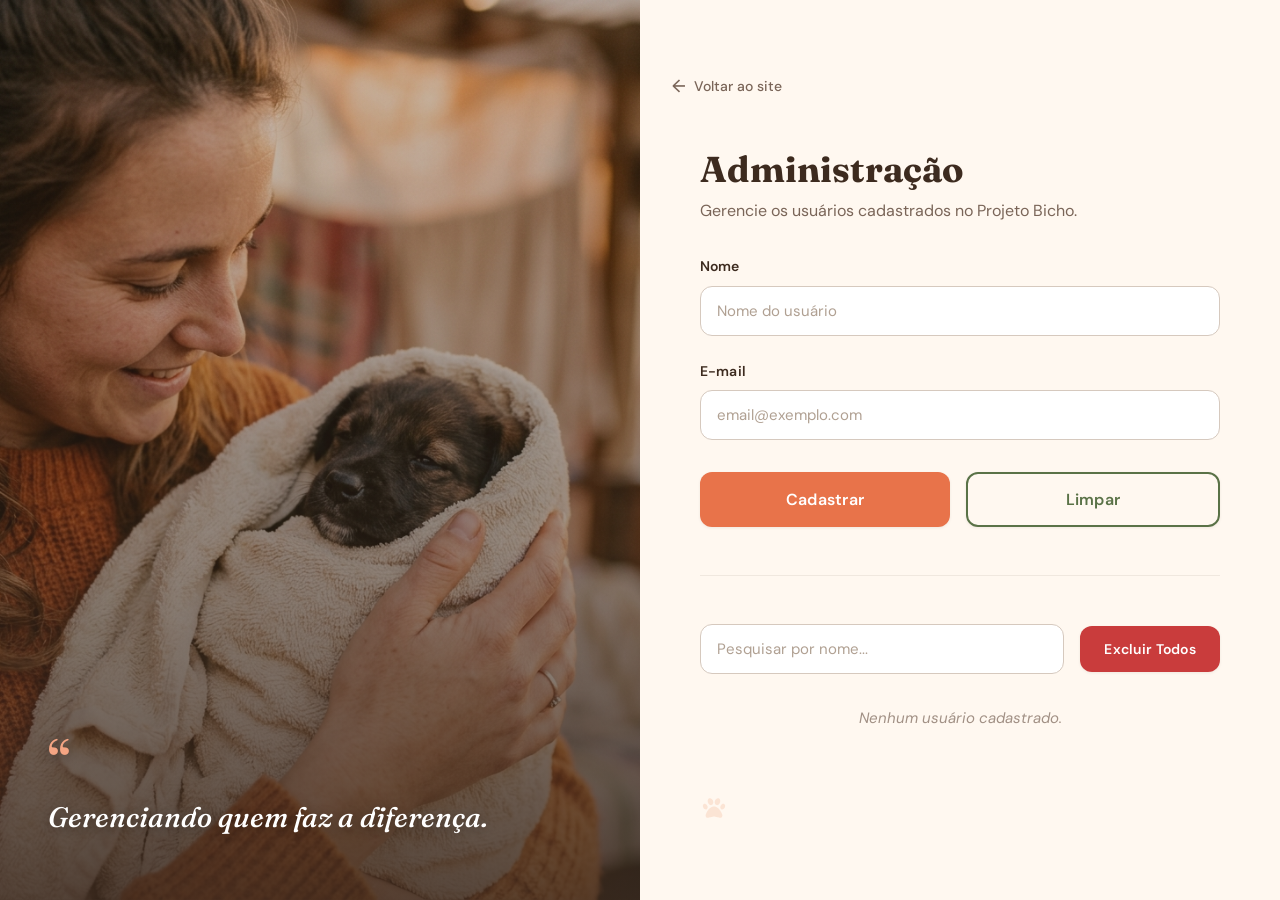
==== adm.html @ 45487984 "feat(projeto2): implementa página Adm com CRUD de usuários via Local Storage - Cria adm.html com lay" ====
<!DOCTYPE html>
<html lang="pt-BR">

<head>
  <meta charset="UTF-8">
  <meta name="viewport" content="width=device-width, initial-scale=1.0">
  <meta name="description"
    content="Painel de administração do Projeto Bicho — gerencie os usuários cadastrados na ONG de proteção animal de Bandeirantes/PR.">
  <title>Administração — Projeto Bicho</title>
  <link rel="stylesheet" href="auth.css">
</head>

<body>

  <main class="pagina-autenticacao">

    <!-- ── Lado esquerdo: imagem de fundo ── -->
    <section class="imagem-autenticacao" aria-label="Imagem de animal resgatado">
      <img src="img/auth-bg.png"
        alt="Pessoa segurando um filhote de cachorro resgatado, transmitindo carinho e esperança"
        class="imagem-autenticacao-foto" loading="eager">
      <blockquote class="imagem-autenticacao-citacao">
        Gerenciando quem faz a diferença.
      </blockquote>
    </section>

    <!-- ── Lado direito: painel administrativo ── -->
    <section class="painel-form-autenticacao painel-adm" aria-label="Painel de administração">

      <a href="index.html" class="voltar-autenticacao" aria-label="Voltar ao site principal">
        <span class="voltar-autenticacao-seta" aria-hidden="true">←</span>
        Voltar ao site
      </a>

      <div class="container-form-autenticacao container-adm">

        <h1 class="form-autenticacao-titulo">Administração</h1>
        <p class="form-autenticacao-subtitulo">
          Gerencie os usuários cadastrados no Projeto Bicho.
        </p>

        <!-- ── Formulário de cadastro ── -->
        <form class="form-autenticacao" id="form-adm" aria-label="Cadastrar novo usuário">

          <div class="form-group">
            <label for="adm-nome">Nome</label>
            <input type="text" id="adm-nome" name="nome" placeholder="Nome do usuário" autocomplete="name"
              maxlength="100" required>
          </div>

          <div class="form-group">
            <label for="adm-email">E-mail</label>
            <input type="email" id="adm-email" name="email" placeholder="email@exemplo.com" autocomplete="email"
              maxlength="254" required>
          </div>

          <div class="form-botoes">
            <button type="submit" class="btn-submit" id="btn-cadastrar">
              Cadastrar
            </button>
            <button type="button" class="btn-limpar" id="btn-limpar">
              Limpar
            </button>
          </div>

        </form>

        <!-- ── Seção de pesquisa ── -->
        <div class="secao-pesquisa" role="search" aria-label="Pesquisar usuários">
          <input type="text" id="campo-pesquisa" class="campo-pesquisa" placeholder="Pesquisar por nome..."
            aria-label="Pesquisar por nome">
          <button type="button" class="btn-excluir-todos" id="btn-excluir-todos">
            Excluir Todos
          </button>
        </div>

        <!-- ── Lista de usuários ── -->
        <ul id="lista-usuarios" class="lista-usuarios" aria-label="Lista de usuários cadastrados"></ul>
        <p id="lista-vazia" class="lista-vazia">Nenhum usuário cadastrado.</p>

        <!-- ── Decoração ── -->
        <img src="img/icons/paw-solid-full.svg" alt="" class="pata-autenticacao svg-icon svg-primary"
          aria-hidden="true">

      </div>

    </section>

  </main>

  <!-- ── Modal de confirmação (preenchido via JS) ── -->
  <div id="modal-container"></div>

  <!-- ── Notificações toast ── -->
  <div id="notificacao-container" class="notificacao-container" aria-live="polite"></div>

  <!-- ── Scripts ── -->
  <script src="js/storage.js"></script>
  <script src="js/ui.js"></script>
  <script src="js/adm.js"></script>

</body>

</html>
---- auth.css ----
@import url('https://fonts.googleapis.com/css2?family=DM+Sans:ital,opsz,wght@0,9..40,300;0,9..40,400;0,9..40,500;0,9..40,600;0,9..40,700;1,9..40,400&family=Fraunces:ital,opsz,wght@0,9..144,400;0,9..144,500;0,9..144,600;0,9..144,700;1,9..144,400&display=swap');

/* USEM O PADRÃO ABAIXO PARA ADEQUAÇÃO VISUAL */

:root {
  /* ── Primárias ── */
  --color-primary: #E8734A;
  --color-primary-dark: #D4603A;
  --color-primary-light: #F5A583;

  /* ── Neutras ── */
  --color-bg: #FFF8F0;
  --color-bg-alt: #FFF1E6;
  --color-surface: #FFFFFF;
  --color-text: #3D2B1F;
  --color-text-muted: #7A6558;

  /* ── Accent ── */
  --color-accent: #5A7247;
  --color-accent-light: #7A9466;

  /* ── Semânticas ── */
  --color-success: #5A7247;
  --color-error: #C93C3C;
  --color-warning: #E5A100;

  /* ── Sombras ── */
  --shadow-sm: 0 1px 3px rgba(61, 43, 31, 0.08);
  --shadow-md: 0 4px 12px rgba(61, 43, 31, 0.12);
  --shadow-lg: 0 8px 24px rgba(61, 43, 31, 0.16);

  /* ── Espaçamento (8px grid) ── */
  --space-xs: 4px;
  --space-sm: 8px;
  --space-md: 16px;
  --space-lg: 24px;
  --space-xl: 32px;
  --space-2xl: 48px;
  --space-3xl: 64px;
  --space-4xl: 96px;

  /* ── Bordas ── */
  --radius-sm: 8px;
  --radius-md: 12px;
  --radius-lg: 16px;
  --radius-xl: 24px;
  --radius-full: 9999px;

  /* ── Tipografia ── */
  --font-heading: 'Fraunces', Georgia, serif;
  --font-body: 'DM Sans', system-ui, sans-serif;

  /* ── Transições ── */
  --transition-fast: 150ms ease;
  --transition-base: 250ms ease;
  --transition-slow: 400ms ease;
}

*,
*::before,
*::after {
  box-sizing: border-box;
  margin: 0;
  padding: 0;
}

html {
  -webkit-text-size-adjust: 100%;
  scroll-behavior: smooth;
  height: 100vh;
  overflow: hidden;
}

body {
  font-family: var(--font-body);
  font-size: 16px;
  line-height: 1.6;
  color: var(--color-text);
  background-color: var(--color-bg);
  height: 100vh;
}

img {
  display: block;
  max-width: 100%;
  height: auto;
}

a {
  color: inherit;
  text-decoration: none;
}

ul,
ol {
  list-style: none;
}

h1,
h2,
h3,
h4,
h5,
h6 {
  font-family: var(--font-heading);
  font-weight: 600;
  line-height: 1.2;
  color: var(--color-text);
}

.pagina-autenticacao {
  display: grid;
  grid-template-columns: 1fr 1fr;
  height: 100vh;
  overflow: hidden;
}

.imagem-autenticacao {
  position: relative;
  overflow: hidden;
}

.imagem-autenticacao-foto {
  width: 100%;
  height: 100%;
  object-fit: cover;
  display: block;
}

.imagem-autenticacao::after {
  content: '';
  position: absolute;
  inset: 0;
  background: linear-gradient(to top,
      rgba(61, 43, 31, 0.85) 0%,
      rgba(61, 43, 31, 0.5) 40%,
      rgba(61, 43, 31, 0.25) 100%);
  pointer-events: none;
}

.imagem-autenticacao-citacao {
  position: absolute;
  bottom: var(--space-3xl);
  left: var(--space-2xl);
  right: var(--space-2xl);
  z-index: 2;
  color: #FFFFFF;
  font-family: var(--font-heading);
  font-size: clamp(1.5rem, 2.2vw, 2rem);
  font-weight: 500;
  font-style: italic;
  line-height: 1.35;
  text-shadow: 0 2px 12px rgba(0, 0, 0, 0.3);
}

.imagem-autenticacao-citacao::before {
  content: '\201C';
  display: block;
  font-size: 3.5rem;
  line-height: 1;
  margin-bottom: var(--space-sm);
  color: var(--color-primary-light);
  font-style: normal;
}

.painel-form-autenticacao {
  display: flex;
  flex-direction: column;
  justify-content: center;
  align-items: center;
  padding: var(--space-2xl) var(--space-xl);
  background-color: var(--color-bg);
  overflow: hidden;
}

.voltar-autenticacao {
  display: inline-flex;
  align-items: center;
  gap: var(--space-sm);
  font-size: 0.875rem;
  font-weight: 500;
  color: var(--color-text-muted);
  transition: color var(--transition-fast);
  margin-top: var(--space-lg);
  margin-bottom: var(--space-2xl);
  align-self: flex-start;
}

.voltar-autenticacao:hover,
.voltar-autenticacao:focus-visible {
  color: var(--color-primary);
}

.voltar-autenticacao:focus-visible {
  outline: 2px solid var(--color-primary);
  outline-offset: 4px;
  border-radius: var(--radius-sm);
}

.voltar-autenticacao-seta {
  font-size: 1.1rem;
  transition: transform var(--transition-fast);
}

.voltar-autenticacao:hover .voltar-autenticacao-seta {
  transform: translateX(-3px);
}

/* ============================================================
   6. Form Container
   ============================================================ */
.container-form-autenticacao {
  width: 100%;
  max-width: 420px;
}

/* ── Form header ── */
.form-autenticacao-titulo {
  font-family: var(--font-heading);
  font-size: clamp(1.75rem, 3vw, 2.25rem);
  font-weight: 700;
  color: var(--color-text);
  margin-bottom: var(--space-sm);
}

.form-autenticacao-subtitulo {
  font-size: 1rem;
  color: var(--color-text-muted);
  margin-bottom: var(--space-xl);
  line-height: 1.5;
}

.form-autenticacao {
  display: flex;
  flex-direction: column;
  gap: var(--space-lg);
}

.form-group {
  display: flex;
  flex-direction: column;
  gap: var(--space-sm);
}

.form-group label {
  font-size: 0.875rem;
  font-weight: 600;
  color: var(--color-text);
  letter-spacing: 0.01em;
}

.form-group input,
.form-group select {
  width: 100%;
  padding: 14px var(--space-md);
  font-family: var(--font-body);
  font-size: 0.9375rem;
  color: var(--color-text);
  background-color: var(--color-surface);
  border: 1.5px solid #D6C9BE;
  border-radius: var(--radius-md);
  transition:
    border-color var(--transition-base),
    box-shadow var(--transition-base),
    background-color var(--transition-fast);
  outline: none;
  accent-color: var(--color-primary);
  appearance: none;
  -webkit-appearance: none;
}

.form-group input::placeholder {
  color: #B0A092;
  font-weight: 400;
}

.form-group input:focus,
.form-group select:focus {
  border-color: var(--color-primary);
  box-shadow: 0 0 0 3px rgba(232, 115, 74, 0.15);
  background-color: #FFFFFF;
}

.form-group input:focus-visible,
.form-group select:focus-visible {
  border-color: var(--color-primary);
  box-shadow: 0 0 0 3px rgba(232, 115, 74, 0.25);
}

.form-group input:hover:not(:focus),
.form-group select:hover:not(:focus) {
  border-color: #BFA994;
}

.form-group select {
  background-image: url('img/icons/arrow-down-solid-full.svg');
  background-repeat: no-repeat;
  background-position: right var(--space-md) center;
  background-size: 12px;
  padding-right: calc(var(--space-md) + 24px);
  cursor: pointer;
}

.form-group select:invalid,
.form-group select option[value=""] {
  color: #B0A092;
}

.form-group select option {
  color: var(--color-text);
  background-color: var(--color-surface);
}

.btn-submit {
  display: inline-flex;
  align-items: center;
  justify-content: center;
  width: 100%;
  padding: 15px var(--space-xl);
  margin-top: var(--space-sm);
  font-family: var(--font-body);
  font-size: 1rem;
  font-weight: 600;
  letter-spacing: 0.02em;
  color: #FFFFFF;
  background-color: var(--color-primary);
  border: none;
  border-radius: var(--radius-md);
  cursor: pointer;
  transition:
    background-color var(--transition-base),
    transform var(--transition-fast),
    box-shadow var(--transition-base);
  box-shadow: var(--shadow-sm);
}

.btn-submit:hover {
  background-color: var(--color-primary-dark);
  box-shadow: var(--shadow-md);
  transform: translateY(-1px);
}

.btn-submit:active {
  transform: translateY(0);
  box-shadow: var(--shadow-sm);
}

.btn-submit:focus-visible {
  outline: 2px solid var(--color-primary-dark);
  outline-offset: 3px;
}

.form-autenticacao-footer {
  text-align: center;
  margin-top: var(--space-xl);
  font-size: 0.9375rem;
  color: var(--color-text-muted);
}

.form-autenticacao-footer a {
  color: var(--color-primary);
  font-weight: 600;
  transition: color var(--transition-fast);
  border-bottom: 1px solid transparent;
}

.form-autenticacao-footer a:hover {
  color: var(--color-primary-dark);
  border-bottom-color: var(--color-primary-dark);
}

.form-autenticacao-footer a:focus-visible {
  outline: 2px solid var(--color-primary);
  outline-offset: 3px;
  border-radius: 2px;
}

.pata-autenticacao {
  display: block;
  margin: var(--space-xl) auto 0;
  width: 28px;
  height: 28px;
  opacity: 0.15;
}

@media (max-width: 767px) {

  html,
  body {
    height: auto;
    overflow: auto;
  }

  .pagina-autenticacao {
    grid-template-columns: 1fr;
    grid-template-rows: 30vh auto;
    height: auto;
    overflow: visible;
  }

  .imagem-autenticacao {
    min-height: 30vh;
    max-height: 30vh;
  }

  .imagem-autenticacao-citacao {
    font-size: 1.125rem;
    bottom: var(--space-lg);
    left: var(--space-lg);
    right: var(--space-lg);
  }

  .imagem-autenticacao-citacao::before {
    font-size: 2.5rem;
    margin-bottom: var(--space-xs);
  }

  .painel-form-autenticacao {
    padding: var(--space-xl) var(--space-lg);
    overflow: visible;
  }

  .voltar-autenticacao {
    margin-bottom: var(--space-lg);
  }

  .form-autenticacao-titulo {
    font-size: 1.5rem;
  }
}

@media (max-width: 399px) {
  .painel-form-autenticacao {
    padding: var(--space-lg) var(--space-md);
  }

  .form-autenticacao {
    gap: var(--space-md);
  }

  .form-group input,
  .form-group select {
    padding: 12px var(--space-md);
    font-size: 0.875rem;
  }

  .btn-submit {
    padding: 13px var(--space-lg);
  }
}

@media (min-width: 768px) and (max-width: 1024px) {
  .imagem-autenticacao-citacao {
    font-size: 1.35rem;
  }

  .painel-form-autenticacao {
    padding: var(--space-xl) var(--space-lg);
  }
}

@media (min-width: 1440px) {
  .imagem-autenticacao-citacao {
    font-size: 2.25rem;
    bottom: var(--space-4xl);
    left: var(--space-3xl);
    right: var(--space-3xl);
  }

  .container-form-autenticacao {
    max-width: 460px;
  }
}

.svg-icon {
  display: inline-block;
}

.svg-primary {
  filter: brightness(0) saturate(100%) invert(56%) sepia(50%) saturate(1475%) hue-rotate(334deg) brightness(96%) contrast(92%);
}

.svg-muted {
  filter: brightness(0) saturate(100%) invert(38%) sepia(14%) saturate(815%) hue-rotate(344deg) brightness(95%) contrast(85%);
}


/* ============================================================
   PÁGINA DE ADMINISTRAÇÃO
   ============================================================ */

/* ── Painel admin: scroll vertical ── */
.painel-adm {
  overflow-y: auto;
  overflow-x: hidden;
  justify-content: flex-start;
}

/* ── Container admin: mais largo para acomodar lista ── */
.container-adm {
  max-width: 520px;
  padding-bottom: var(--space-2xl);
}

/* ── Botões: Cadastrar + Limpar lado a lado ── */
.form-botoes {
  display: flex;
  gap: var(--space-md);
  margin-top: var(--space-sm);
}

.form-botoes .btn-submit {
  flex: 1;
  margin-top: 0;
}

.btn-limpar {
  flex: 1;
  display: inline-flex;
  align-items: center;
  justify-content: center;
  padding: 15px var(--space-xl);
  font-family: var(--font-body);
  font-size: 1rem;
  font-weight: 600;
  letter-spacing: 0.02em;
  color: var(--color-accent);
  background-color: transparent;
  border: 2px solid var(--color-accent);
  border-radius: var(--radius-md);
  cursor: pointer;
  transition:
    background-color var(--transition-base),
    color var(--transition-base),
    transform var(--transition-fast),
    box-shadow var(--transition-base);
  box-shadow: var(--shadow-sm);
}

.btn-limpar:hover {
  background-color: var(--color-accent);
  color: #FFFFFF;
  box-shadow: var(--shadow-md);
  transform: translateY(-1px);
}

.btn-limpar:active {
  transform: translateY(0);
  box-shadow: var(--shadow-sm);
}

.btn-limpar:focus-visible {
  outline: 2px solid var(--color-accent);
  outline-offset: 3px;
}

/* ── Seção de pesquisa ── */
.secao-pesquisa {
  display: flex;
  gap: var(--space-md);
  align-items: center;
  margin-top: var(--space-2xl);
  padding-top: var(--space-2xl);
  border-top: 1px solid rgba(61, 43, 31, 0.08);
}

.campo-pesquisa {
  flex: 1;
  width: 100%;
  padding: 14px var(--space-md);
  font-family: var(--font-body);
  font-size: 0.9375rem;
  color: var(--color-text);
  background-color: var(--color-surface);
  border: 1.5px solid #D6C9BE;
  border-radius: var(--radius-md);
  transition:
    border-color var(--transition-base),
    box-shadow var(--transition-base),
    background-color var(--transition-fast);
  outline: none;
  appearance: none;
  -webkit-appearance: none;
}

.campo-pesquisa::placeholder {
  color: #B0A092;
  font-weight: 400;
}

.campo-pesquisa:focus {
  border-color: var(--color-primary);
  box-shadow: 0 0 0 3px rgba(232, 115, 74, 0.15);
  background-color: #FFFFFF;
}

.campo-pesquisa:focus-visible {
  border-color: var(--color-primary);
  box-shadow: 0 0 0 3px rgba(232, 115, 74, 0.25);
}

.campo-pesquisa:hover:not(:focus) {
  border-color: #BFA994;
}

/* ── Botão Excluir Todos ── */
.btn-excluir-todos {
  display: inline-flex;
  align-items: center;
  justify-content: center;
  padding: 14px var(--space-lg);
  font-family: var(--font-body);
  font-size: 0.875rem;
  font-weight: 600;
  letter-spacing: 0.02em;
  color: #FFFFFF;
  background-color: var(--color-error);
  border: none;
  border-radius: var(--radius-md);
  cursor: pointer;
  white-space: nowrap;
  transition:
    background-color var(--transition-base),
    transform var(--transition-fast),
    box-shadow var(--transition-base);
  box-shadow: var(--shadow-sm);
}

.btn-excluir-todos:hover {
  background-color: #B33535;
  box-shadow: var(--shadow-md);
  transform: translateY(-1px);
}

.btn-excluir-todos:active {
  transform: translateY(0);
  box-shadow: var(--shadow-sm);
}

.btn-excluir-todos:focus-visible {
  outline: 2px solid var(--color-error);
  outline-offset: 3px;
}

/* ── Lista de usuários ── */
.lista-usuarios {
  display: flex;
  flex-direction: column;
  gap: var(--space-md);
  margin-top: var(--space-lg);
  list-style: none;
  padding: 0;
}

.lista-usuarios li {
  display: flex;
  align-items: center;
  justify-content: space-between;
  gap: var(--space-md);
  padding: var(--space-md) var(--space-lg);
  background-color: var(--color-surface);
  border-radius: var(--radius-md);
  box-shadow: var(--shadow-sm);
  border: 1px solid rgba(61, 43, 31, 0.04);
  transition:
    box-shadow var(--transition-base),
    transform var(--transition-fast);
}

.lista-usuarios li:hover {
  box-shadow: var(--shadow-md);
  transform: translateY(-1px);
}

.lista-item-dados {
  display: flex;
  flex-direction: column;
  gap: var(--space-xs);
  min-width: 0;
  flex: 1;
}

.lista-item-nome {
  font-weight: 600;
  font-size: 0.9375rem;
  color: var(--color-text);
  overflow: hidden;
  text-overflow: ellipsis;
  white-space: nowrap;
}

.lista-item-email {
  font-size: 0.8125rem;
  color: var(--color-text-muted);
  overflow: hidden;
  text-overflow: ellipsis;
  white-space: nowrap;
}

.lista-item-data {
  font-size: 0.75rem;
  color: var(--color-text-muted);
  opacity: 0.7;
}

/* ── Botão excluir item ── */
.btn-excluir-item {
  display: inline-flex;
  align-items: center;
  justify-content: center;
  width: 32px;
  height: 32px;
  padding: 0;
  font-size: 0.875rem;
  font-weight: 700;
  color: var(--color-error);
  background-color: transparent;
  border: 1.5px solid var(--color-error);
  border-radius: var(--radius-sm);
  cursor: pointer;
  flex-shrink: 0;
  transition:
    background-color var(--transition-fast),
    color var(--transition-fast),
    transform var(--transition-fast);
}

.btn-excluir-item:hover {
  background-color: var(--color-error);
  color: #FFFFFF;
  transform: scale(1.05);
}

.btn-excluir-item:focus-visible {
  outline: 2px solid var(--color-error);
  outline-offset: 3px;
}

/* ── Lista vazia ── */
.lista-vazia {
  text-align: center;
  color: var(--color-text-muted);
  padding: var(--space-xl) var(--space-md);
  font-size: 0.9375rem;
  font-style: italic;
  opacity: 0.7;
}


/* ============================================================
   MODAL DE CONFIRMAÇÃO
   ============================================================ */

.modal-overlay {
  position: fixed;
  inset: 0;
  background: rgba(61, 43, 31, 0.5);
  z-index: 9999;
  display: flex;
  align-items: center;
  justify-content: center;
  padding: var(--space-md);
  animation: modalFadeIn var(--transition-base) ease forwards;
}

.modal-overlay.modal-saindo {
  animation: modalFadeOut var(--transition-base) ease forwards;
}

.modal-card {
  background-color: var(--color-surface);
  border-radius: var(--radius-lg);
  padding: var(--space-xl);
  max-width: 400px;
  width: 100%;
  box-shadow: var(--shadow-lg);
  animation: modalScaleIn var(--transition-base) ease forwards;
}

.modal-card.modal-card-saindo {
  animation: modalScaleOut var(--transition-base) ease forwards;
}

.modal-titulo {
  font-family: var(--font-heading);
  font-size: 1.25rem;
  font-weight: 700;
  color: var(--color-text);
  margin-bottom: var(--space-sm);
}

.modal-mensagem {
  font-size: 0.9375rem;
  color: var(--color-text-muted);
  line-height: 1.5;
  margin-bottom: var(--space-xl);
}

.modal-botoes {
  display: flex;
  gap: var(--space-md);
  justify-content: flex-end;
}

.btn-modal-cancelar {
  display: inline-flex;
  align-items: center;
  justify-content: center;
  padding: 10px var(--space-lg);
  font-family: var(--font-body);
  font-size: 0.875rem;
  font-weight: 600;
  color: var(--color-text-muted);
  background-color: transparent;
  border: 1.5px solid #D6C9BE;
  border-radius: var(--radius-md);
  cursor: pointer;
  transition:
    background-color var(--transition-fast),
    color var(--transition-fast),
    border-color var(--transition-fast);
}

.btn-modal-cancelar:hover {
  background-color: var(--color-bg-alt);
  border-color: #BFA994;
  color: var(--color-text);
}

.btn-modal-cancelar:focus-visible {
  outline: 2px solid var(--color-primary);
  outline-offset: 3px;
}

.btn-modal-confirmar {
  display: inline-flex;
  align-items: center;
  justify-content: center;
  padding: 10px var(--space-lg);
  font-family: var(--font-body);
  font-size: 0.875rem;
  font-weight: 600;
  color: #FFFFFF;
  background-color: var(--color-error);
  border: none;
  border-radius: var(--radius-md);
  cursor: pointer;
  transition:
    background-color var(--transition-fast),
    transform var(--transition-fast),
    box-shadow var(--transition-fast);
}

.btn-modal-confirmar:hover {
  background-color: #B33535;
  transform: translateY(-1px);
  box-shadow: var(--shadow-md);
}

.btn-modal-confirmar:active {
  transform: translateY(0);
}

.btn-modal-confirmar:focus-visible {
  outline: 2px solid var(--color-error);
  outline-offset: 3px;
}


/* ============================================================
   NOTIFICAÇÕES TOAST
   ============================================================ */

.notificacao-container {
  position: fixed;
  top: var(--space-lg);
  right: var(--space-lg);
  z-index: 10000;
  display: flex;
  flex-direction: column;
  gap: var(--space-sm);
  pointer-events: none;
}

.notificacao {
  display: flex;
  align-items: center;
  gap: var(--space-sm);
  padding: var(--space-md) var(--space-lg);
  border-radius: var(--radius-md);
  box-shadow: var(--shadow-lg);
  animation: slideInRight var(--transition-base) ease forwards;
  pointer-events: auto;
  min-width: 240px;
  max-width: 360px;
}

.notificacao-saindo {
  animation: slideOutRight var(--transition-base) ease forwards;
}

.notificacao--sucesso {
  background-color: var(--color-success);
}

.notificacao--erro {
  background-color: var(--color-error);
}

.notificacao-icone {
  font-size: 1.125rem;
  line-height: 1;
  flex-shrink: 0;
  color: #FFFFFF;
}

.notificacao-texto {
  font-size: 0.875rem;
  font-weight: 500;
  color: #FFFFFF;
  line-height: 1.4;
}


/* ============================================================
   ANIMAÇÕES (@keyframes)
   ============================================================ */

/* ── Lista ── */
@keyframes fadeInUp {
  from {
    opacity: 0;
    transform: translateY(20px);
  }
  to {
    opacity: 1;
    transform: translateY(0);
  }
}

.fadeInUp {
  animation: fadeInUp var(--transition-base) ease forwards;
}

@keyframes fadeOutRight {
  from {
    opacity: 1;
    transform: translateX(0);
  }
  to {
    opacity: 0;
    transform: translateX(30px);
  }
}

.fadeOutRight {
  animation: fadeOutRight var(--transition-base) ease forwards;
}

/* ── Modal ── */
@keyframes modalFadeIn {
  from { opacity: 0; }
  to { opacity: 1; }
}

@keyframes modalScaleIn {
  from {
    opacity: 0;
    transform: scale(0.9);
  }
  to {
    opacity: 1;
    transform: scale(1);
  }
}

@keyframes modalFadeOut {
  from { opacity: 1; }
  to { opacity: 0; }
}

@keyframes modalScaleOut {
  from {
    opacity: 1;
    transform: scale(1);
  }
  to {
    opacity: 0;
    transform: scale(0.9);
  }
}

/* ── Notificações ── */
@keyframes slideInRight {
  from { transform: translateX(100%); }
  to { transform: translateX(0); }
}

@keyframes slideOutRight {
  from { transform: translateX(0); }
  to { transform: translateX(100%); }
}


/* ============================================================
   RESPONSIVO — Admin
   ============================================================ */

@media (max-width: 767px) {
  .painel-adm {
    overflow-y: visible;
  }

  .container-adm {
    max-width: 100%;
  }

  .form-botoes {
    flex-direction: column;
  }

  .secao-pesquisa {
    flex-direction: column;
  }

  .btn-excluir-todos {
    width: 100%;
  }

  .lista-usuarios li {
    padding: var(--space-md);
  }

  .notificacao-container {
    right: var(--space-md);
    left: var(--space-md);
  }

  .notificacao {
    max-width: 100%;
    min-width: auto;
  }
}
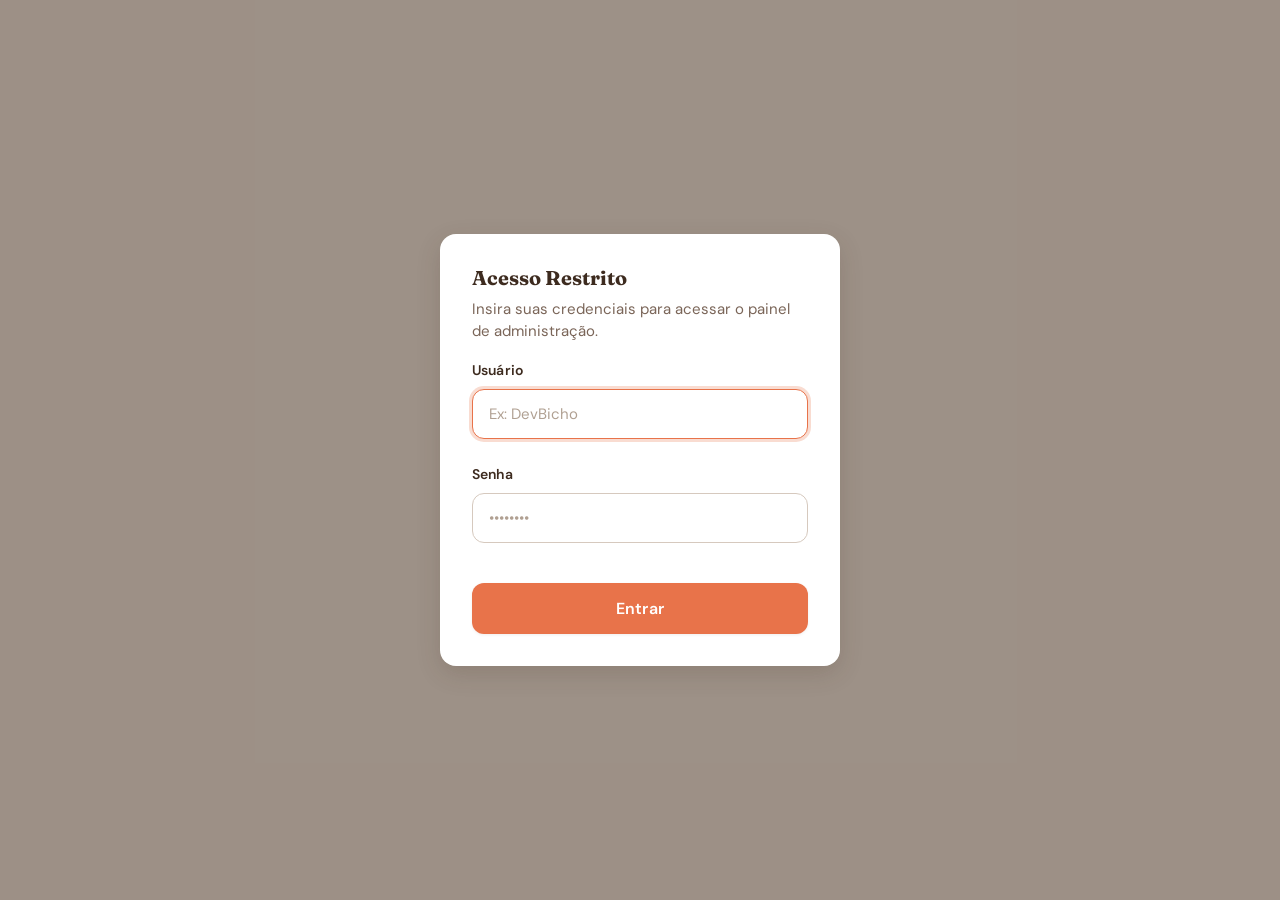
==== commit be3a5173: "feat(projeto2): adiciona login para acesso ao painel de administração - Implementa overlay de login " ====
--- a/adm.html
+++ b/adm.html
@@ -12,7 +12,29 @@
 
 <body>
 
-  <main class="pagina-autenticacao">
+  <!-- ── Overlay de Login (Autenticação do Administrador) ── -->
+  <div id="login-overlay" class="login-overlay">
+    <div class="modal-card">
+      <h2 class="modal-titulo">Acesso Restrito</h2>
+      <p class="modal-mensagem" style="margin-bottom: var(--space-md);">Insira suas credenciais para acessar o painel de administração.</p>
+      
+      <form id="form-login-adm" class="form-autenticacao" aria-label="Login de Administrador">
+        <div class="form-group">
+          <label for="login-usuario">Usuário</label>
+          <input type="text" id="login-usuario" placeholder="Ex: DevBicho" required>
+        </div>
+        <div class="form-group">
+          <label for="login-senha">Senha</label>
+          <input type="password" id="login-senha" placeholder="••••••••" required>
+        </div>
+        <div class="form-botoes" style="margin-top: var(--space-md);">
+          <button type="submit" class="btn-submit" style="width: 100%;">Entrar</button>
+        </div>
+      </form>
+    </div>
+  </div>
+
+  <main class="pagina-autenticacao" id="painel-principal" style="display: none;">
 
     <!-- ── Lado esquerdo: imagem de fundo ── -->
     <section class="imagem-autenticacao" aria-label="Imagem de animal resgatado">
--- a/auth.css
+++ b/auth.css
@@ -751,7 +751,8 @@
    MODAL DE CONFIRMAÇÃO
    ============================================================ */
 
-.modal-overlay {
+.modal-overlay,
+.login-overlay {
   position: fixed;
   inset: 0;
   background: rgba(61, 43, 31, 0.5);
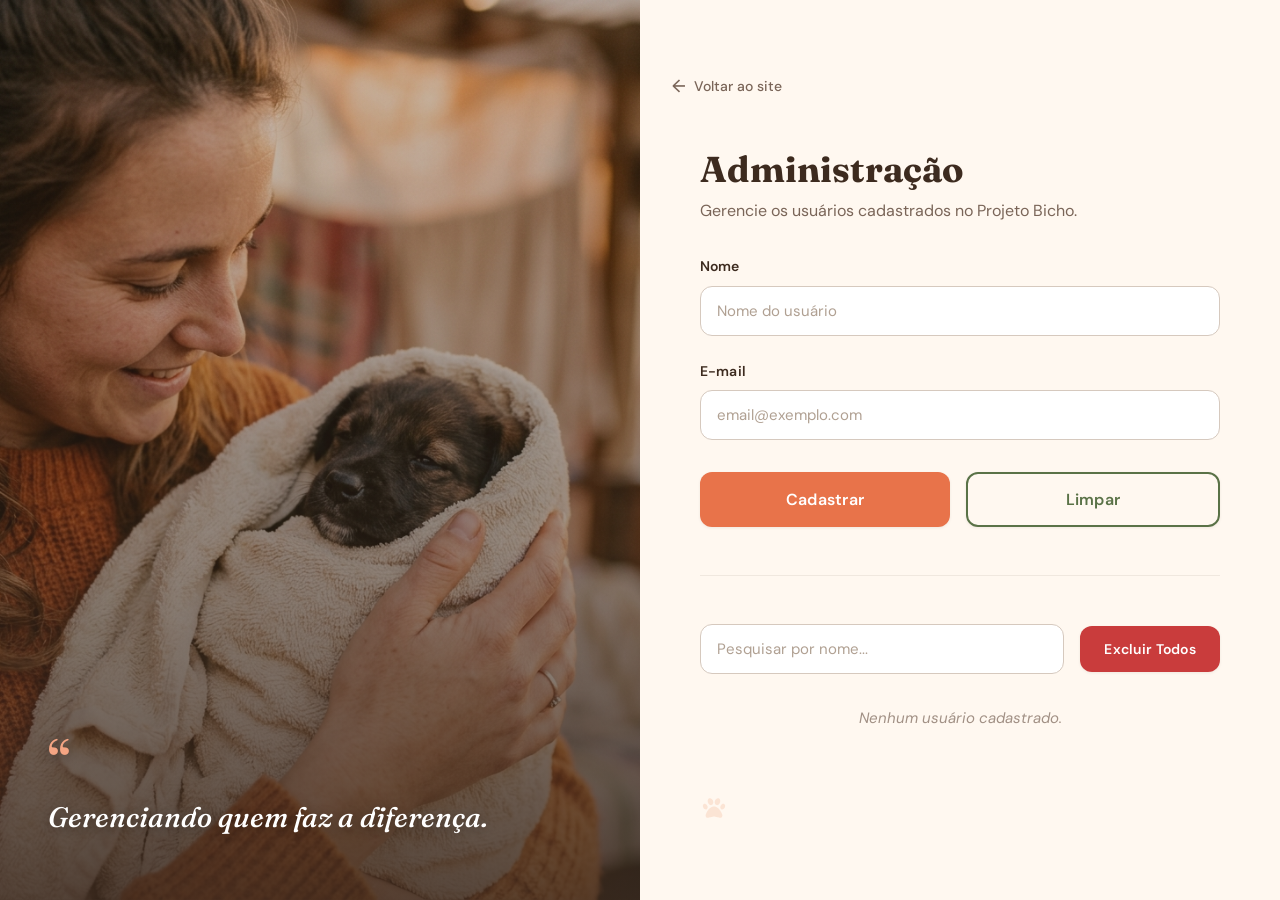
==== commit 4e2f61b4: "fix: Leitura" ====
--- a/adm.html
+++ b/adm.html
@@ -12,31 +12,8 @@
 
 <body>
 
-  <!-- ── Overlay de Login (Autenticação do Administrador) ── -->
-  <div id="login-overlay" class="login-overlay">
-    <div class="modal-card">
-      <h2 class="modal-titulo">Acesso Restrito</h2>
-      <p class="modal-mensagem" style="margin-bottom: var(--space-md);">Insira suas credenciais para acessar o painel de administração.</p>
-      
-      <form id="form-login-adm" class="form-autenticacao" aria-label="Login de Administrador">
-        <div class="form-group">
-          <label for="login-usuario">Usuário</label>
-          <input type="text" id="login-usuario" placeholder="Ex: DevBicho" required>
-        </div>
-        <div class="form-group">
-          <label for="login-senha">Senha</label>
-          <input type="password" id="login-senha" placeholder="••••••••" required>
-        </div>
-        <div class="form-botoes" style="margin-top: var(--space-md);">
-          <button type="submit" class="btn-submit" style="width: 100%;">Entrar</button>
-        </div>
-      </form>
-    </div>
-  </div>
+  <main class="pagina-autenticacao">
 
-  <main class="pagina-autenticacao" id="painel-principal" style="display: none;">
-
-    <!-- ── Lado esquerdo: imagem de fundo ── -->
     <section class="imagem-autenticacao" aria-label="Imagem de animal resgatado">
       <img src="img/auth-bg.png"
         alt="Pessoa segurando um filhote de cachorro resgatado, transmitindo carinho e esperança"
@@ -46,7 +23,6 @@
       </blockquote>
     </section>
 
-    <!-- ── Lado direito: painel administrativo ── -->
     <section class="painel-form-autenticacao painel-adm" aria-label="Painel de administração">
 
       <a href="index.html" class="voltar-autenticacao" aria-label="Voltar ao site principal">
@@ -61,7 +37,6 @@
           Gerencie os usuários cadastrados no Projeto Bicho.
         </p>
 
-        <!-- ── Formulário de cadastro ── -->
         <form class="form-autenticacao" id="form-adm" aria-label="Cadastrar novo usuário">
 
           <div class="form-group">
@@ -87,7 +62,6 @@
 
         </form>
 
-        <!-- ── Seção de pesquisa ── -->
         <div class="secao-pesquisa" role="search" aria-label="Pesquisar usuários">
           <input type="text" id="campo-pesquisa" class="campo-pesquisa" placeholder="Pesquisar por nome..."
             aria-label="Pesquisar por nome">
@@ -96,11 +70,9 @@
           </button>
         </div>
 
-        <!-- ── Lista de usuários ── -->
         <ul id="lista-usuarios" class="lista-usuarios" aria-label="Lista de usuários cadastrados"></ul>
         <p id="lista-vazia" class="lista-vazia">Nenhum usuário cadastrado.</p>
 
-        <!-- ── Decoração ── -->
         <img src="img/icons/paw-solid-full.svg" alt="" class="pata-autenticacao svg-icon svg-primary"
           aria-hidden="true">
 
@@ -110,17 +82,14 @@
 
   </main>
 
-  <!-- ── Modal de confirmação (preenchido via JS) ── -->
   <div id="modal-container"></div>
 
-  <!-- ── Notificações toast ── -->
   <div id="notificacao-container" class="notificacao-container" aria-live="polite"></div>
 
-  <!-- ── Scripts ── -->
   <script src="js/storage.js"></script>
   <script src="js/ui.js"></script>
   <script src="js/adm.js"></script>
 
 </body>
 
-</html>
+</html>
